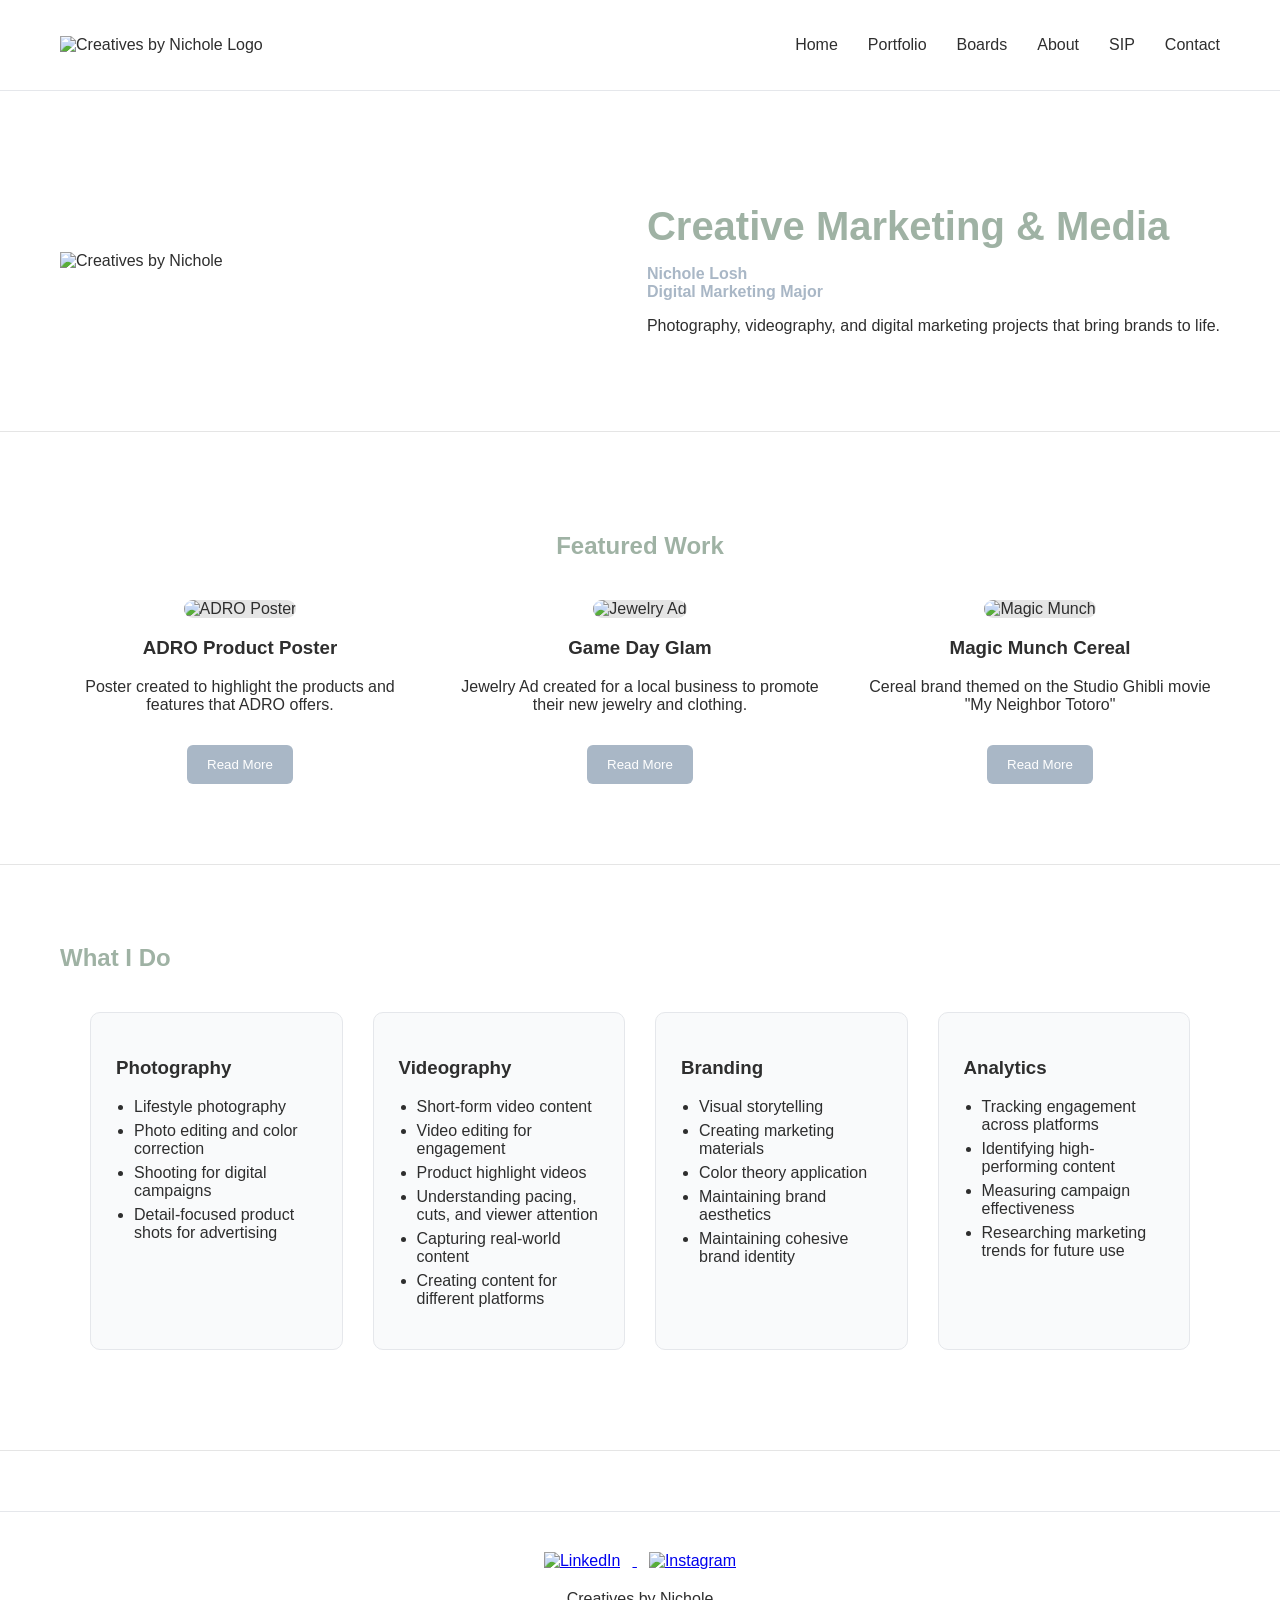
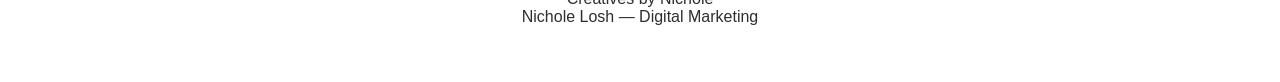
==== index.html @ bf5cc24b "Add files via upload" ====
<!DOCTYPE html>
<html lang="en">
<head>
<meta charset="UTF-8">
<meta name="viewport" content="width=device-width, initial-scale=1.0">
<title>Creatives by Nichole | Portfolio</title>
<link rel="stylesheet" href="styles.css">
</head>

<body>

<!-- HEADER -->

<header>
<nav class="navbar">

<div class="logo-small">
<img src="LOGO1.png" alt="Creatives by Nichole Logo">
</div>

<ul class="nav-links">
<li><a href="index.html" class="active">Home</a></li>
<li><a href="portfolio.html">Portfolio</a></li>
<li><a href="boards.html">Boards</a></li>
<li><a href="about.html">About</a></li>
<li><a href="sip.html">SIP</a></li>
<li><a href="contact.html">Contact</a></li>
</ul>

</nav>
</header>


<!-- HERO -->

<section class="hero">

<div class="hero-container">

<div class="hero-logo">
<img src="LOGO1.png" alt="Creatives by Nichole">
</div>

<div class="hero-text">

<h1>Creative Marketing & Media</h1>

<p class="student">
Nichole Losh<br>
Digital Marketing Major
</p>

<p>
Photography, videography, and digital marketing projects that bring brands to life.
</p>

</div>

</div>

</section>


<!-- FEATURED PROJECTS -->

<section class="projects-preview">

<h2>Featured Work</h2>

<div class="project-grid">

<div class="project-card">

<img src="projects/ADRO Poster.png" alt="ADRO Poster">

<h3>ADRO Product Poster</h3>

<p>Poster created to highlight the products and features that ADRO offers.</p>

<button onclick="openModal('modal1')" class="read-btn">
Read More
</button>

</div>


<div class="project-card">

<img src="projects/Jewelry Ad.png" alt="Jewelry Ad">

<h3>Game Day Glam</h3>

<p>Jewelry Ad created for a local business to promote their new jewelry and clothing.</p>

<button onclick="openModal('modal2')" class="read-btn">
Read More
</button>

</div>


<div class="project-card">

<img src="projects/Magic Munch.png" alt="Magic Munch">

<h3>Magic Munch Cereal</h3>

<p>Cereal brand themed on the Studio Ghibli movie "My Neighbor Totoro"</p>

<button onclick="openModal('modal3')" class="read-btn">
Read More
</button>

</div>

</div>

</section>


<!-- POPUP MODALS -->

<!-- MODAL 1 -->
<div id="modal1" class="modal">

<div class="modal-box">
<div class="modal-layout">

<div class="modal-image">
<img src="projects/ADRO Poster.png" alt="ADRO Poster">
</div>

<div class="modal-text">
<h2>ADRO Product Poster</h2>
<p>coming soon</p>

<button onclick="closeModal('modal1')" class="close-btn">
Go Back
</button>

</div>

</div>
</div>
</div>


<!-- MODAL 2 -->
<div id="modal2" class="modal">

<div class="modal-box">
<div class="modal-layout">

<div class="modal-image">
<img src="projects/Jewelry Ad.png" alt="Jewelry Ad">
</div>

<div class="modal-text">
<h2>Game Day Glam</h2>
<p>coming soon</p>

<button onclick="closeModal('modal2')" class="close-btn">
Go Back
</button>

</div>

</div>
</div>
</div>


<!-- MODAL 3 -->
<div id="modal3" class="modal">

<div class="modal-box">
<div class="modal-layout">

<div class="modal-image">
<img src="projects/Magic Munch.png" alt="Magic Munch">
</div>

<div class="modal-text">
<h2>Magic Munch</h2>
<p>coming soon</p>

<button onclick="closeModal('modal3')" class="close-btn">
Go Back
</button>

</div>

</div>
</div>
</div>


<section class="features">

<h2>What I Do</h2>

<div class="feature-grid">

<div class="feature-card">
<h3>Photography</h3>
<ul>
<li>Lifestyle photography</li>
<li>Photo editing and color correction</li>
<li>Shooting for digital campaigns</li>
<li>Detail-focused product shots for advertising</li>
</ul>
</div>

<div class="feature-card">
<h3>Videography</h3>
<ul>
<li>Short-form video content</li>
<li>Video editing for engagement</li>
<li>Product highlight videos</li>
<li>Understanding pacing, cuts, and viewer attention</li>
<li>Capturing real-world content</li>
<li>Creating content for different platforms</li>
</ul>
</div>

<div class="feature-card">
<h3>Branding</h3>
<ul>
<li>Visual storytelling</li>
<li>Creating marketing materials</li>
<li>Color theory application</li>
<li>Maintaining brand aesthetics</li>
<li>Maintaining cohesive brand identity</li>
</ul>
</div>

<div class="feature-card">
<h3>Analytics</h3>
<ul>
<li>Tracking engagement across platforms</li>
<li>Identifying high-performing content</li>
<li>Measuring campaign effectiveness</li>
<li>Researching marketing trends for future use</li>
</ul>
</div>

</div>

</section>

<footer>

<div class="social-icons">

<a href="https://www.linkedin.com/in/nichole-losh-424346301/" target="_blank">
<img src="projects/linkedin.png" alt="LinkedIn">
</a>

<a href="https://www.instagram.com/creativesbynichole/" target="_blank">
<img src="projects/instagram.png" alt="Instagram">
</a>

</div>

<p>
Creatives by Nichole<br>
Nichole Losh — Digital Marketing
</p>

</footer>

<script>

function openModal(id){
document.getElementById(id).style.display = "flex";
}

function closeModal(id){
document.getElementById(id).style.display = "none";
}

</script>

</body>
</html>
---- styles.css ----
body{
font-family: Arial, Helvetica, sans-serif;
margin:0;
background:white;
color:#2E2E2E;
}

section{
padding:60px;
border-bottom:1px solid #e5e5e5;
}

h2{
color:#9FB2A4;
margin-bottom:20px;
}

.feature-grid{
display:grid;
grid-template-columns:repeat(auto-fit, minmax(250px, 1fr));
gap:30px;
max-width:1100px;
margin:40px auto;
}

.feature-card{
border:1px solid #E5E7EB;
padding:25px;
border-radius:10px;
background:#F9FAFB;
text-align:left;
transition:0.3s;
}

.feature-card:hover{
transform:translateY(-5px);
}

.feature-card ul{
padding-left:18px;
margin-top:10px;
}

.feature-card li{
margin-bottom:6px;
}

.navbar{
display:flex;
justify-content:space-between;
align-items:center;
padding:20px 60px;
border-bottom:1px solid #E5E7EB;
}

.logo-small img{
height:45px;
}

.nav-links{
list-style:none;
display:flex;
gap:30px;
}

.nav-links a{
text-decoration:none;
color:#2E2E2E;
font-weight:500;
}

.nav-links a:hover{
color:#9FB2A4;
}

.active{
color:#9FB2A4;
}

.hero{
padding:80px 60px;
}

.hero-container{
display:flex;
align-items:center;
gap:80px;
}

.hero-logo img{
width:300px;
}

.hero-text h1{
font-size:40px;
color:#9FB2A4;
margin-bottom:10px;
}

.student{
font-weight:bold;
color:#A9B7C6;
}

.profile-header{
padding:80px 60px;
}

.profile-container{
display:flex;
align-items:center;
justify-content:center;
max-width:1100px;
margin:auto;
gap:60px; 
}

flex-direction:row; 
}

.profile-image{
order:1;
}

.profile-text{
order:2;
}

.profile-text h1{
font-size:36px;
margin-bottom:10px;
}

.major{
color:#9FB2A4;
margin-bottom:20px;
}

.profile-socials{
display:flex;
gap:20px;
}

.profile-socials img{
width:30px;
cursor:pointer;
transition:0.3s;
}

.profile-socials img:hover{
transform:scale(1.1);
}

.profile-image img{
width:180px;
height:180px;
object-fit:cover;
border-radius:50%;
}

.social-icons{
margin-bottom:20px;
text-align:center;
}

.social-icons img{
width:28px;
margin:0 12px;
cursor:pointer;
transition:0.3s;
}

.social-icons img:hover{
transform:scale(1.15);
}

.portfolio-section{
padding:80px 60px;
}

.skill-line{
display:flex;
flex-wrap:wrap;
gap:20px;
margin-bottom:30px;
justify-content:center;
}

.skill-line span{
font-size:14px;
background:#F1F5F9;
padding:8px 14px;
border-radius:20px;
}

.portfolio-grid{
display:grid;
grid-template-columns:repeat(3,1fr);
gap:30px;
max-width:1100px;
margin:auto;
}

.portfolio-grid img{
width:100%;
height:220px;
object-fit:cover;
border-radius:10px;
background:#e5e5e5;
transition:0.3s;
}

.portfolio-grid img:hover{
transform:scale(1.03);
}

.projects-preview{
padding:80px 60px;
text-align:center;
}

.project-grid{
display:grid;
grid-template-columns:repeat(3,1fr);
gap:40px;
max-width:1200px;
margin:auto;
margin-top:40px;
}

.project-card img{
width:100%;
height:250px;
object-fit:cover;
border-radius:10px;
background:#e5e5e5;
}

.project-card:hover{
transform:translateY(-5px);
transition:0.3s;
}

.hero-container{
display:flex;
align-items:center;
justify-content:space-between;
gap:60px;
}

.hero-socials{
display:flex;
gap:20px;
align-items:center;
}

.hero-socials img{
width:40px;
cursor:pointer;
transition:0.3s;
}

.hero-socials img:hover{
transform:scale(1.15);
}

.read-btn{
margin-top:15px;
padding:12px 20px;
background:#A9B7C6;
color:white;
border:none;
border-radius:6px;
cursor:pointer;
}

.close-btn{
margin-top:30px;
padding:12px 20px;
background:#6F5B8C;
color:white;
border:none;
border-radius:6px;
cursor:pointer;
}

.modal{
display:none;
position:fixed;
top:0;
left:0;
width:100%;
height:100%;
background:rgba(0,0,0,0.85);
z-index:9999;
justify-content:center;
align-items:center;
}

.modal-box{
background:white;
width:80%;
max-width:1000px;
height:80vh;
padding:40px;
border-radius:12px;
display:flex;
justify-content:center;
align-items:center;
box-shadow:0px 10px 30px rgba(0,0,0,0.3);
}

.modal-layout{
display:flex;
gap:40px;
width:100%;
height:100%;
}

.modal-image img{
width:100%;
height:auto;       
max-height:100%;    
object-fit:contain;   
border-radius:10px;
}

.image-scroll{
height:100%;
overflow-y:auto;
display:flex;
flex-direction:column;
gap:15px;
padding-right:10px;
}

.image-scroll img{
width:100%;
height:auto;
border-radius:10px;
object-fit:contain;
}

.modal-image iframe{
width:100%;
aspect-ratio:16/9;
border-radius:10px;
}

.modal-text{
width:60%;
overflow-y:auto;
text-align:left;
}

.modal-text h2{
margin-top:0;
}

.video-modal{
width:70%;
}

.video-modal + .modal-text{
width:30%;
}

.sip-hero{
background:#1a1a1a;
padding:80px 0;
text-align:center;
}

.sip-logo img{
width:90%;
max-width:900px;
}

.sip-description{
max-width:900px;
margin:auto;
padding:80px 20px;
line-height:1.7;
}

.sip-description h2{
text-align:center;
margin-bottom:30px;
color:#cc2b2b;
}

.sip-proof{
padding:80px 20px;
background:#F9FAFB;
text-align:center;
}

.proof-grid{
display:flex;
gap:30px;
justify-content:center;
max-width:1200px;
margin:auto;
margin-top:40px;
}

.proof-grid img{
width:48%;
border-radius:10px;
box-shadow:0px 4px 12px rgba(0,0,0,0.15);
}

.sip-play{
text-align:center;
padding:80px 20px;
}

.contact-form{
max-width:500px;
display:flex;
flex-direction:column;
gap:12px;
}

.contact-form input,
.contact-form select,
.contact-form textarea{
padding:10px;
border:1px solid #E5E7EB;
border-radius:6px;
}

.submit-btn{
background:#9FB2A4;
color:white;
border:none;
padding:12px;
border-radius:6px;
cursor:pointer;
}

.submit-btn:hover{
background:#8CA596;
}

@media (max-width:768px){

.profile-container{
flex-direction:column;
text-align:center;
}

.modal-layout{
flex-direction:column;
}

.modal-image,
.modal-text{
width:100%;
height:auto;
}

}

footer{
text-align:center;
padding:40px;
border-top:1px solid #E5E7EB;
margin-top:60px;
}
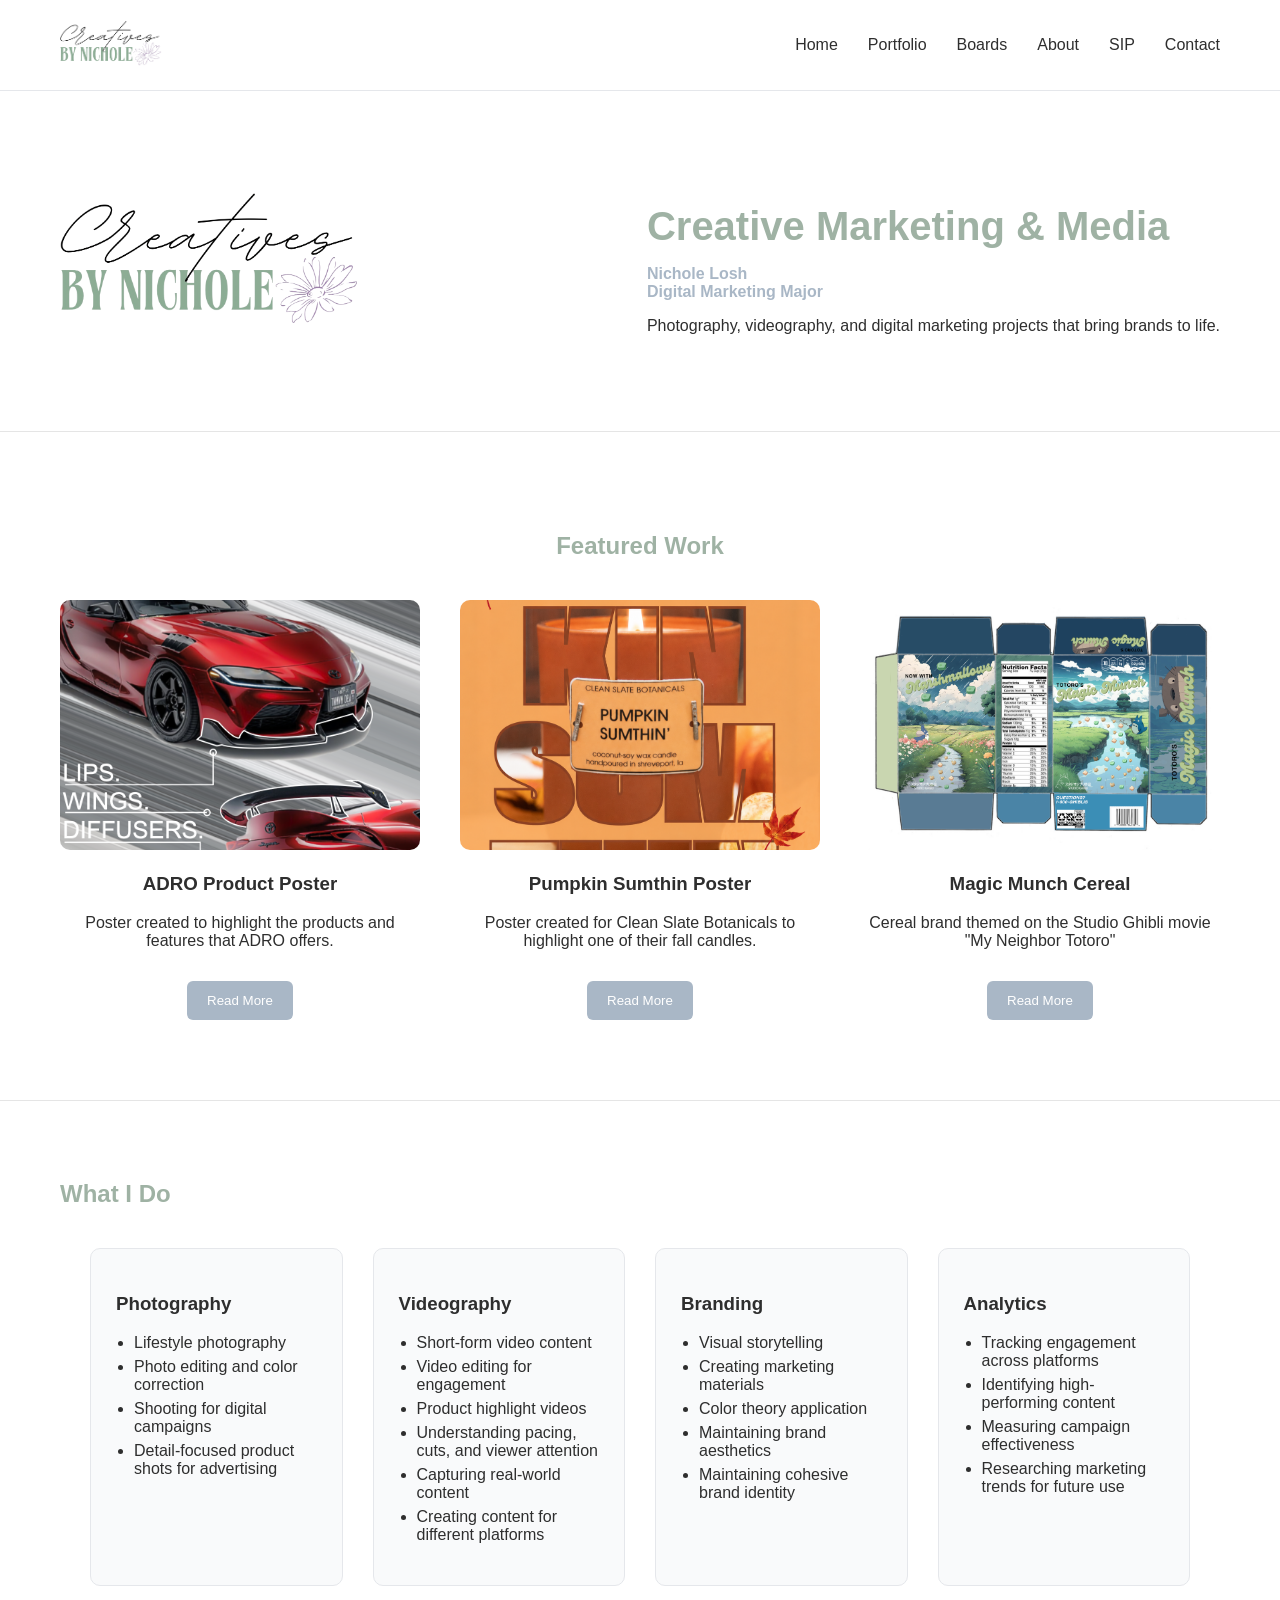
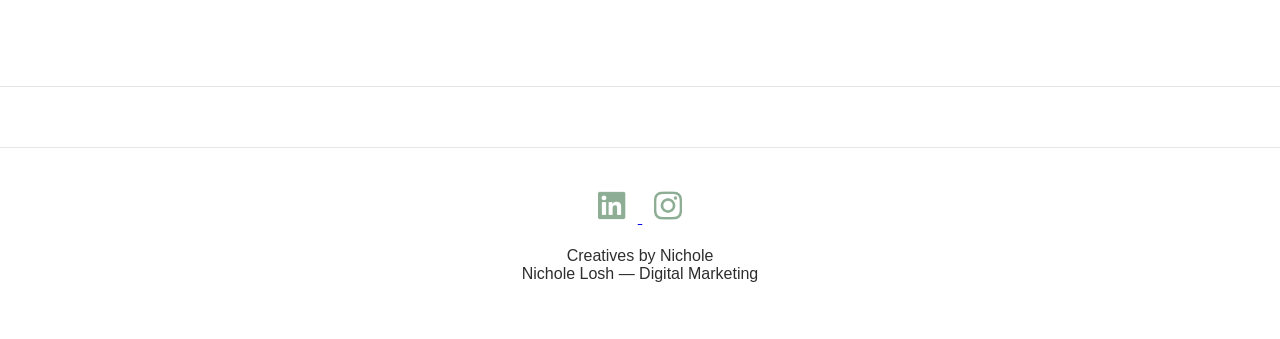
==== commit 4a1bf0db: "Update index.html" ====
--- a/index.html
+++ b/index.html
@@ -86,11 +86,11 @@
 
 <div class="project-card">
 
-<img src="projects/Jewelry Ad.png" alt="Jewelry Ad">
-
-<h3>Game Day Glam</h3>
-
-<p>Jewelry Ad created for a local business to promote their new jewelry and clothing.</p>
+<img src="projects/pumpkin sumthin poster.png" alt="pumpkin somethin">
+
+<h3>Pumpkin Sumthin Poster</h3>
+
+<p>Poster created for Clean Slate Botanicals to highlight one of their fall candles.</p>
 
 <button onclick="openModal('modal2')" class="read-btn">
 Read More
@@ -152,12 +152,12 @@
 <div class="modal-layout">
 
 <div class="modal-image">
-<img src="projects/Jewelry Ad.png" alt="Jewelry Ad">
+<img src="projects/pumpkin sumthin poster.png" alt="pumpkin sumthin poster">
 </div>
 
 <div class="modal-text">
 <h2>Game Day Glam</h2>
-<p>coming soon</p>
+<p>This poster was made for Clean Slate Botanicals for an outdoor sign with the intent of showcasing one of their fall candles to help bring people into the store.</p>
 
 <button onclick="closeModal('modal2')" class="close-btn">
 Go Back
@@ -182,7 +182,7 @@
 
 <div class="modal-text">
 <h2>Magic Munch</h2>
-<p>coming soon</p>
+<p>This was created in a Photoshop photography class that was made to be a cereal box design based off the popular Studio Ghibili movie "My Neighbor Totoro".</p>
 
 <button onclick="closeModal('modal3')" class="close-btn">
 Go Back
